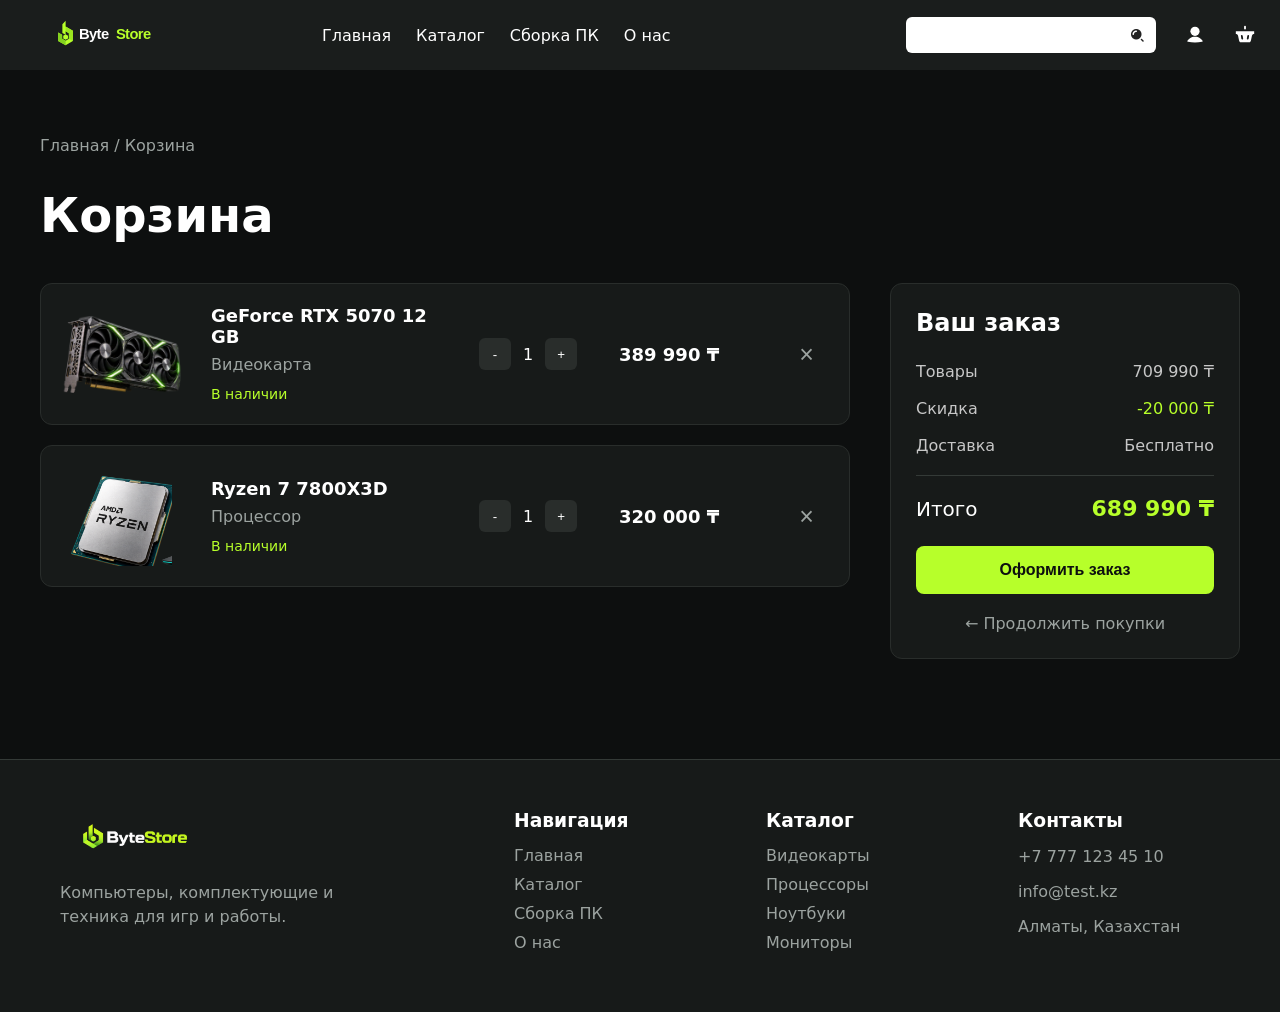
==== pages/cart.html @ bc7283ce "first commit" ====
<!DOCTYPE html>
<html lang="ru">
<head>
    <meta charset="UTF-8">
    <meta name="viewport" content="width=device-width, initial-scale=1.0">

    <title>Корзина — ByteStore</title>

    <link rel="stylesheet" href="../style.css">
</head>

<body>
    <div class="cart_head">
        <div class="head">
            <div class="logo">
                <img src="/img/ByteStore_logo.svg" alt="ByteStore">
            </div>
            <div class="menu">
                <a href="../index.html">Главная</a>
                <a href="catalog.html">Каталог</a>
                <a href="#builder">Сборка ПК</a>
                <a href="#about">О нас</a>
            </div>
            <div class="search">
                <input type="text">
                <img src="/img/Search_alt_fill.png" alt="search">
            </div>
            <div class="login">
                <a href="/pages/login.html"><img src="/img/login.svg" alt="login"></a>
            </div>
            <div class="cart">
                <a href="/pages/cart.html"><img src="/img/Basket.svg" alt=""></a>
            </div>
        </div>
    </div>
    <main class="cart-page">

        <p class="cart-path">
            Главная / Корзина
        </p>

        <h1>Корзина</h1>


        <div class="cart-content">
            <div class="cart-products">
                <div class="cart-item">

                    <img
                        class="cart-product-img"
                        src="../img/gpu.svg"
                        alt="GeForce RTX 5070"
                    >

                    <div class="cart-info">
                        <h3>GeForce RTX 5070 12 GB</h3>

                        <p>Видеокарта</p>

                        <span class="cart-stock">
                            В наличии
                        </span>
                    </div>


                    <div class="cart-quantity">

                        <button>-</button>

                        <span>1</span>

                        <button>+</button>

                    </div>


                    <strong class="cart-price">
                        389 990 ₸
                    </strong>


                    <button class="cart-delete">
                        ×
                    </button>

                </div>
                <div class="cart-item">

                    <img
                        class="cart-product-img"
                        src="../img/cpup.svg"
                        alt="Ryzen 7 7800X3D"
                    >

                    <div class="cart-info">

                        <h3>Ryzen 7 7800X3D</h3>

                        <p>Процессор</p>

                        <span class="cart-stock">
                            В наличии
                        </span>

                    </div>


                    <div class="cart-quantity">

                        <button>-</button>

                        <span>1</span>

                        <button>+</button>

                    </div>


                    <strong class="cart-price">
                        320 000 ₸
                    </strong>


                    <button class="cart-delete">
                        ×
                    </button>

                </div>

            </div>
            <div class="cart-summary">

                <h2>Ваш заказ</h2>


                <div class="summary-row">

                    <span>Товары</span>

                    <span>709 990 ₸</span>

                </div>


                <div class="summary-row">

                    <span>Скидка</span>

                    <span class="discount">
                        -20 000 ₸
                    </span>

                </div>


                <div class="summary-row">

                    <span>Доставка</span>

                    <span>
                        Бесплатно
                    </span>

                </div>


                <hr>


                <div class="summary-total">

                    <span>Итого</span>

                    <strong>
                        689 990 ₸
                    </strong>

                </div>


                <button class="checkout-btn">
                    Оформить заказ
                </button>


                <a
                    href="catalog.html"
                    class="continue-shopping"
                >
                    ← Продолжить покупки
                </a>

            </div>

        </div>

    </main>

    <footer class="footer">

        <div class="footer_logo">

            <img
                src="../img/ByteStore.png"
                alt="ByteStore"
            >

            <p>
                Компьютеры, комплектующие и техника
                для игр и работы.
            </p>

        </div>
        <div class="footer_menu">

            <h3>Навигация</h3>

            <a href="../index.html">Главная</a>
            <a href="catalog.html">Каталог</a>
            <a href="../index.html#builder">
                Сборка ПК
            </a>
            <a href="../index.html#about">
                О нас
            </a>

        </div>
        <div class="footer_catalog">

            <h3>Каталог</h3>

            <a href="catalog.html">Видеокарты</a>
            <a href="catalog.html">Процессоры</a>
            <a href="catalog.html">Ноутбуки</a>
            <a href="catalog.html">Мониторы</a>

        </div>
        <div class="footer_contacts">

            <h3>Контакты</h3>

            <p>+7 777 123 45 10</p>
            <p>info@test.kz</p>
            <p>Алматы, Казахстан</p>

        </div>

    </footer>

</body>
</html>
---- style.css ----
* {
    box-sizing: border-box;
}

html {
    scroll-behavior: smooth;
}

body {
    margin: 0;
    background-color: #0D0F0F;
    color: white;
    font-family: system-ui, -apple-system, BlinkMacSystemFont, "Segoe UI", sans-serif;
}

img {
    max-width: 100%;
}

.head {
    width: 100%;
    height: 70px;
    display: flex;
    align-items: center;
    padding: 0 24px;
    gap: 28px;
    background-color: #1A1D1C;
}

.logo img {
    width: 150px;
    margin-left: 20px;
    display: block;
}

.menu {
    display: flex;
    align-items: center;
    gap: 25px;
    margin-left: 100px;
}

.menu a {
    color: white;
    text-decoration: none;
    transition: 0.3s;
    white-space: nowrap;
}

.menu a:visited {
    color: white;
}

.menu a:hover {
    color: #74DD0B;
}

.search {
    margin-left: auto;
    position: relative;
    width: 250px;
    flex-shrink: 0;
}

.search input {
    width: 100%;
    height: 36px;
    padding-left: 12px;
    padding-right: 38px;
    border: none;
    border-radius: 6px;
    outline: none;
}

.search input:focus {
    outline: 2px solid #B7FF2A;
}

.search img {
    position: absolute;
    right: 10px;
    top: 50%;
    transform: translateY(-50%);
    width: 18px;
    height: 18px;
}

.login,
.cart {
    flex-shrink: 0;
}

.login img,
.cart img {
    width: 22px;
    height: 22px;
    filter: brightness(0) invert(1);
    transition: 0.3s;
    display: block;
}

.login img:hover,
.cart img:hover {
    opacity: 0.7;
}

.heroimg {
    width: 100%;
    height: 550px;
    background-color: #0D0F0F;
    background-image: url("img/PCback.png");
    background-size: contain;
    background-position: right center;
    background-repeat: no-repeat;
    position: relative;
}

.herotextupper {
    position: absolute;
    left: 60px;
    top: 100px;
    color: white;
}

.herotextupper h1 {
    font-size: 48px;
    line-height: 1.1;
    margin: 20px 0;
}

.herotextupper h1 span {
    color: #B7FF2A;
}

.herotextupper p {
    font-size: 20px;
}

.description {
    font-size: 16px !important;
    line-height: 1.5;
    color: #C7C7C7;
    max-width: 500px;
}

.herotextupper a {
    display: inline-block;
    margin-top: 20px;
    padding: 12px 22px;
    background-color: #B7FF2A;
    color: #0D0F0F;
    text-decoration: none;
    border-radius: 8px;
    font-weight: bold;
    transition: 0.3s;
}

.herotextupper a:hover {
    background-color: #D0FF66;
}

.categories {
    display: grid;
    grid-template-columns: repeat(4, 1fr);
    gap: 20px;
    margin-top: 20px;
    padding: 0 40px;
    margin-bottom: 60px;
}

.videocard,
.processor,
.laptop,
.monitor {
    height: 200px;
    background-size: 115% auto;
    background-repeat: no-repeat;
    background-position: center;
    position: relative;
    overflow: hidden;
    border-radius: 12px;
    background-color: #171A19;
}

.videocard {
    background-image: url("img/videoi.svg");
    background-position: 50% center;
}

.processor {
    background-image: url("img/cpui.svg");
    background-position: 50% center;
}

.laptop {
    background-image: url("img/laptop.svg");
    background-position: 55% center;
}

.monitor {
    background-image: url("img/monitori.svg");
    background-position: 20% center;
}

.categories h3 {
    position: absolute;
    z-index: 2;
    top: 18px;
    left: 18px;
    margin: 0;
    color: white;
    font-size: 20px;
}

.categories p {
    position: absolute;
    z-index: 2;
    top: 45px;
    left: 18px;
    margin: 0;
    color: #D4D4D4;
    font-size: 15px;
}

.categories a {
    position: absolute;
    z-index: 3;
    right: 15px;
    bottom: 15px;
    width: 40px;
    height: 40px;
    display: flex;
    align-items: center;
    justify-content: center;
    background-color: #202423;
    color: white;
    border: 1px solid #4A514D;
    border-radius: 10px;
    text-decoration: none;
    font-size: 24px;
    transition: 0.3s;
}

.categories a:hover {
    background-color: #B7FF2A;
    color: #0D0F0F;
    transform: scale(1.05);
}

.popular {
    padding: 40px;
}

.popular_title {
    font-size: 30px;
    color: aliceblue;
    margin-bottom: 30px;
}

.popular_title h1 {
    margin-top: 0;
}

.popular_card {
    display: grid;
    grid-template-columns: repeat(4, 1fr);
    gap: 20px;
}

.popular1 {
    background-image: url("img/gpu.svg");
}

.popular2 {
    background-image: url("img/cpup.svg");
}

.popular3 {
    background-image: url("img/lapt.svg");
}

.popular4 {
    background-image: url("img/monit.svg");
}

.popular1,
.popular2,
.popular3,
.popular4 {
    height: 300px;
    background-size: 65% auto;
    background-position: right bottom;
    background-repeat: no-repeat;
    background-color: #171A19;
    border-radius: 12px;
    padding: 20px;
    color: white;
    position: relative;
    overflow: hidden;
}

.popular1 h1,
.popular2 h1,
.popular3 h1,
.popular4 h1 {
    position: relative;
    z-index: 2;
    font-size: 20px;
}

.popular1 h2,
.popular2 h2,
.popular3 h2,
.popular4 h2 {
    position: relative;
    z-index: 2;
    font-size: 17px;
}

.popular1 p,
.popular2 p,
.popular3 p,
.popular4 p {
    position: relative;
    z-index: 2;
}

.popular_card .cart-btn {
    position: absolute;
    z-index: 3;
    right: 15px;
    bottom: 15px;
    width: 40px;
    height: 40px;
    display: flex;
    align-items: center;
    justify-content: center;
    background-color: #B7FF2A;
    border-radius: 8px;
    transition: 0.3s;
}

.popular_card .cart-btn:hover {
    background-color: #D0FF66;
}

.cart-btn img {
    width: 20px;
    height: 20px;
}

.footer {
    background-color: #171A19;
    display: grid;
    grid-template-columns: 2fr 1fr 1fr 1fr;
    gap: 50px;
    padding: 50px 60px;
    color: white;
    border-top: 1px solid #343A37;
}

.footer_logo img {
    width: 150px;
}

.footer_logo p {
    color: #9CA3A0;
    max-width: 300px;
    line-height: 1.5;
}

.footer h3 {
    margin-top: 0;
    margin-bottom: 15px;
}

.footer a {
    display: block;
    color: #9CA3A0;
    text-decoration: none;
    margin-bottom: 10px;
    transition: 0.3s;
}

.footer a:hover {
    color: #B7FF2A;
}

.footer_contacts p {
    color: #9CA3A0;
    margin-bottom: 10px;
}

.footer_bottom {
    background-color: #0D0F0F;
    color: #777;
    text-align: center;
    padding: 15px;
    border-top: 1px solid #292D2B;
}

.catalog_main {
    padding: 50px 40px 80px;
    color: white;
}

.catalog_header h1 {
    font-size: 48px;
    margin: 10px 0;
}

.catalog_header p {
    color: #9CA3A0;
}

.catalog_categories {
    display: flex;
    gap: 12px;
    margin: 35px 0;
}

.catalog_categories a {
    padding: 10px 18px;
    background-color: #202423;
    color: white;
    text-decoration: none;
    border-radius: 20px;
    transition: 0.3s;
    white-space: nowrap;
}

.catalog_categories a:hover {
    background-color: #B7FF2A;
    color: #0D0F0F;
}

.catalog_content {
    display: grid;
    grid-template-columns: 230px 1fr;
    gap: 35px;
}

.catalog_filter {
    background-color: #171A19;
    padding: 20px;
    border-radius: 12px;
    height: fit-content;
}

.catalog_filter h2 {
    margin-top: 0;
}

.filter_block,
.ffilter_block {
    margin: 25px 0;
}

.filter_block h3 {
    margin-bottom: 12px;
}

.filter_block label {
    display: block;
    margin: 10px 0;
    color: #C7C7C7;
}

.filter_block input[type="number"] {
    width: 100%;
    height: 35px;
    margin-bottom: 8px;
    padding: 0 10px;
    background-color: #2A2E2C;
    color: white;
    border: 1px solid #343A37;
    border-radius: 6px;
}

.filter_button {
    width: 100%;
    padding: 12px;
    background-color: #B7FF2A;
    border: none;
    border-radius: 8px;
    font-weight: bold;
    cursor: pointer;
}

.catalog_toolbar {
    display: flex;
    align-items: center;
    justify-content: space-between;
    margin-bottom: 20px;
}

.catalog_toolbar select {
    background-color: #202423;
    color: white;
    padding: 10px 15px;
    border: 1px solid #343A37;
    border-radius: 8px;
}

.catalog_grid {
    display: grid;
    grid-template-columns: repeat(3, 1fr);
    gap: 20px;
}

.catalog_card,
.catalog-card {
    background-color: #171A19;
    padding: 18px;
    border-radius: 12px;
    border: 1px solid transparent;
    transition: 0.3s;
    color: white;
}

.catalog_card:hover,
.catalog-card:hover {
    border-color: #B7FF2A;
    transform: translateY(-4px);
}

.catalog_card > a:first-child,
.catalog-card > a:first-child {
    display: block;
}

.catalog_card > img,
.catalog_card > a:first-child img,
.catalog-card > img,
.catalog-card > a:first-child img {
    width: 100%;
    height: 180px;
    object-fit: contain;
}

.catalog_card h3,
.catalog-card h3 {
    margin: 15px 0 10px;
    font-size: 18px;
}

.rating {
    color: #FFD43B;
}

.rating span {
    color: #9CA3A0;
    margin-left: 5px;
}

.catalog_price,
.catalog-price {
    display: flex;
    align-items: center;
    justify-content: space-between;
    margin-top: 15px;
    font-size: 18px;
}

.catalog_cart,
.catalog-cart {
    width: 40px;
    height: 40px;
    display: flex;
    align-items: center;
    justify-content: center;
    background-color: #B7FF2A;
    border-radius: 8px;
}

.catalog_cart img,
.catalog-cart img {
    width: 20px;
    height: 20px;
}

.cart-page {
    padding: 50px 40px 100px;
    color: white;
}

.cart-path {
    color: #9CA3A0;
}

.cart-page h1 {
    font-size: 48px;
    margin-bottom: 40px;
}

.cart-content {
    display: grid;
    grid-template-columns: 1fr 350px;
    gap: 40px;
}

.cart-products {
    display: flex;
    flex-direction: column;
    gap: 20px;
}

.cart-item {
    display: grid;
    grid-template-columns: 130px 1fr 120px 150px 40px;
    align-items: center;
    gap: 20px;
    background-color: #171A19;
    padding: 20px;
    border-radius: 12px;
    border: 1px solid #292D2B;
}

.cart-product-img {
    width: 120px;
    height: 100px;
    object-fit: contain;
}

.cart-info h3 {
    margin: 0 0 8px;
    font-size: 18px;
}

.cart-info p {
    margin: 0 0 10px;
    color: #9CA3A0;
}

.cart-stock {
    color: #B7FF2A;
    font-size: 14px;
}

.cart-quantity {
    display: flex;
    align-items: center;
    gap: 12px;
}

.cart-quantity button {
    width: 32px;
    height: 32px;
    background-color: #292D2B;
    color: white;
    border: none;
    border-radius: 6px;
    cursor: pointer;
}

.cart-quantity button:hover {
    background-color: #B7FF2A;
    color: #0D0F0F;
}

.cart-price {
    font-size: 18px;
    white-space: nowrap;
}

.cart-delete {
    width: 35px;
    height: 35px;
    background-color: transparent;
    color: #9CA3A0;
    border: none;
    font-size: 25px;
    cursor: pointer;
}

.cart-delete:hover {
    color: #FF5555;
}

.cart-summary {
    background-color: #171A19;
    border: 1px solid #292D2B;
    border-radius: 12px;
    padding: 25px;
    height: fit-content;
}

.cart-summary h2 {
    margin-top: 0;
    margin-bottom: 25px;
}

.summary-row {
    display: flex;
    justify-content: space-between;
    gap: 15px;
    margin-bottom: 18px;
    color: #C7C7C7;
}

.discount {
    color: #B7FF2A;
}

.cart-summary hr {
    border: none;
    border-top: 1px solid #343A37;
    margin: 20px 0;
}

.summary-total {
    display: flex;
    justify-content: space-between;
    align-items: center;
    gap: 15px;
    font-size: 20px;
    margin-bottom: 25px;
}

.summary-total strong {
    color: #B7FF2A;
    font-size: 22px;
}

.checkout-btn {
    width: 100%;
    height: 48px;
    background-color: #B7FF2A;
    color: #0D0F0F;
    border: none;
    border-radius: 8px;
    font-size: 16px;
    font-weight: bold;
    cursor: pointer;
    transition: 0.3s;
}

.checkout-btn:hover {
    background-color: #D0FF66;
}

.continue-shopping {
    display: block;
    margin-top: 20px;
    text-align: center;
    color: #9CA3A0;
    text-decoration: none;
}

.continue-shopping:hover {
    color: #B7FF2A;
}

.login_background {
    min-height: 100vh;
    background-image: url("img/ByteStore_login_background.svg");
    background-repeat: no-repeat;
    background-position: center;
    background-size: cover;
}

.main_login {
    padding: 35px;
    width: 420px;
    margin: 70px auto;
    display: flex;
    flex-direction: column;
    align-items: center;
    border: 1px solid #292D2B;
    border-radius: 20px;
    background-color: #171A19;
    color: white;
}

.login_logo {
    display: flex;
    justify-content: center;
}

.login_logo img {
    width: 200px;
}

.login_text {
    text-align: center;
}

.login_text h1 {
    font-size: 25px;
}

.login_text p {
    color: #9CA3A0;
    font-size: 15px;
}

.login_input {
    display: flex;
    flex-direction: column;
    width: 100%;
    gap: 15px;
}

.login_input input {
    width: 100%;
    height: 50px;
    padding: 0 15px;
    background-color: #242827;
    color: white;
    border: 1px solid #343A37;
    border-radius: 10px;
    outline: none;
}

.login_input input:focus {
    border-color: #B7FF2A;
}

.login_button {
    width: 100%;
    margin-top: 20px;
    display: flex;
    flex-direction: column;
    gap: 15px;
}

.login_button button {
    width: 100%;
    height: 50px;
    background-color: #B7FF2A;
    color: #0D0F0F;
    border: none;
    border-radius: 10px;
    font-weight: bold;
    cursor: pointer;
    transition: 0.3s;
}

.login_button button:hover {
    background-color: #D0FF66;
}

.login_button2 button {
    background-color: transparent;
    color: white;
    border: 1px solid #4A514D;
}

.login_button2 button:hover {
    background-color: #202423;
}

@media (max-width: 1023px) {
    .head {
        height: auto;
        min-height: 70px;
        padding: 12px 20px;
        gap: 16px;
        flex-wrap: wrap;
    }

    .logo img {
        width: 130px;
        margin-left: 0;
    }

    .menu {
        margin-left: 20px;
        gap: 15px;
    }

    .search {
        width: 200px;
    }

    .heroimg {
        height: 500px;
        background-size: 60%;
        background-position: right bottom;
    }

    .herotextupper {
        left: 35px;
        top: 70px;
    }

    .herotextupper h1 {
        font-size: 40px;
    }

    .categories {
        grid-template-columns: repeat(2, 1fr);
        padding: 0 25px;
    }

    .popular {
        padding: 30px 25px;
    }

    .popular_card {
        grid-template-columns: repeat(2, 1fr);
    }

    .catalog_main {
        padding: 40px 25px 70px;
    }

    .catalog_content {
        grid-template-columns: 1fr;
    }

    .catalog_grid {
        grid-template-columns: repeat(2, 1fr);
    }

    .cart-content {
        grid-template-columns: 1fr;
    }

    .cart-item {
        grid-template-columns: 100px 1fr 110px 130px 40px;
        gap: 12px;
    }

    .footer {
        grid-template-columns: repeat(2, 1fr);
        padding: 40px 30px;
    }

    .main_login {
        width: min(420px, calc(100% - 40px));
        margin: 40px auto;
    }
}

@media (max-width: 767px) {
    body {
        overflow-x: hidden;
    }

    .head {
        height: auto;
        padding: 12px 15px;
        gap: 12px;
        flex-wrap: wrap;
    }

    .logo img {
        width: 110px;
        margin-left: 0;
    }

    .login img,
    .cart img {
        width: 20px;
        height: 20px;
    }

    .search {
        order: 3;
        width: 100%;
        margin-left: 0;
    }

    .menu {
        order: 4;
        width: 100%;
        margin-left: 0;
        gap: 18px;
        overflow-x: auto;
        white-space: nowrap;
        padding: 5px 0;
    }

    .heroimg {
        height: 620px;
        background-size: 85%;
        background-position: center bottom;
    }

    .herotextupper {
        top: 40px;
        left: 20px;
        right: 20px;
    }

    .herotextupper h1 {
        font-size: 34px;
    }

    .herotextupper p {
        font-size: 16px;
    }

    .description {
        max-width: 320px;
    }

    .herotextupper a {
        padding: 10px 18px;
    }

    .categories {
        grid-template-columns: 1fr;
        padding: 0 15px;
        gap: 15px;
        margin-bottom: 30px;
    }

    .videocard,
    .processor,
    .laptop,
    .monitor {
        height: 190px;
        background-size: cover;
    }

    .popular {
        padding: 30px 15px;
    }

    .popular_title {
        font-size: 22px;
    }

    .popular_card {
        grid-template-columns: 1fr;
    }

    .popular1,
    .popular2,
    .popular3,
    .popular4 {
        height: 270px;
        background-size: 58% auto;
    }

    .catalog_main {
        padding: 30px 15px 60px;
    }

    .catalog_header h1 {
        font-size: 36px;
    }

    .catalog_categories {
        overflow-x: auto;
        white-space: nowrap;
        padding-bottom: 10px;
    }

    .catalog_categories a {
        flex-shrink: 0;
    }

    .catalog_content {
        grid-template-columns: 1fr;
    }

    .catalog_grid {
        grid-template-columns: 1fr;
    }

    .catalog_toolbar {
        flex-wrap: wrap;
        gap: 15px;
    }

    .cart-page {
        padding: 30px 15px 60px;
    }

    .cart-page h1 {
        font-size: 36px;
    }

    .cart-content {
        grid-template-columns: 1fr;
    }

    .cart-item {
        grid-template-columns: 85px 1fr;
        gap: 12px;
        padding: 15px;
    }

    .cart-product-img {
        width: 80px;
        height: 80px;
    }

    .cart-info {
        min-width: 0;
    }

    .cart-quantity {
        grid-column: 2;
    }

    .cart-price {
        grid-column: 2;
    }

    .cart-delete {
        grid-column: 2;
    }

    .cart-summary {
        width: 100%;
    }

    .footer {
        grid-template-columns: 1fr;
        gap: 30px;
        padding: 35px 20px;
    }

    .main_login {
        width: calc(100% - 30px);
        margin: 30px auto;
        padding: 25px 20px;
    }

    .login_logo img {
        width: 160px;
    }

    .login_text h1 {
        font-size: 22px;
    }

    .login_background {
        background-position: center;
    }
}

@media (max-width: 480px) {
    .head {
        padding: 10px 12px;
    }

    .logo img {
        width: 100px;
    }

    .menu {
        font-size: 14px;
        gap: 15px;
    }

    .login,
    .cart {
        margin-left: 3px;
    }

    .heroimg {
        height: 570px;
        background-size: 95%;
    }

    .herotextupper {
        left: 15px;
        right: 15px;
        top: 30px;
    }

    .herotextupper h1 {
        font-size: 30px;
    }

    .herotextupper p {
        font-size: 15px;
    }

    .categories {
        padding: 0 12px;
    }

    .categories h3 {
        font-size: 18px;
    }

    .categories p {
        font-size: 13px;
    }

    .popular {
        padding: 25px 12px;
    }

    .popular_title {
        font-size: 20px;
    }

    .popular1,
    .popular2,
    .popular3,
    .popular4 {
        height: 250px;
        padding: 15px;
        background-size: 62% auto;
    }

    .popular1 h1,
    .popular2 h1,
    .popular3 h1,
    .popular4 h1 {
        font-size: 17px;
    }

    .popular1 h2,
    .popular2 h2,
    .popular3 h2,
    .popular4 h2 {
        font-size: 15px;
    }

    .catalog_main {
        padding: 25px 12px 50px;
    }

    .catalog_header h1 {
        font-size: 32px;
    }

    .catalog_grid {
        grid-template-columns: 1fr;
    }

    .cart-page {
        padding: 25px 12px 50px;
    }

    .cart-page h1 {
        font-size: 32px;
    }

    .summary-row,
    .summary-total {
        font-size: 14px;
    }

    .footer {
        padding: 30px 15px;
    }

    .main_login {
        width: calc(100% - 20px);
        padding: 20px 15px;
        margin: 20px auto;
    }

    .login_logo img {
        width: 140px;
    }

    .login_input input {
        height: 46px;
    }

    .login_button button {
        height: 46px;
    }
}
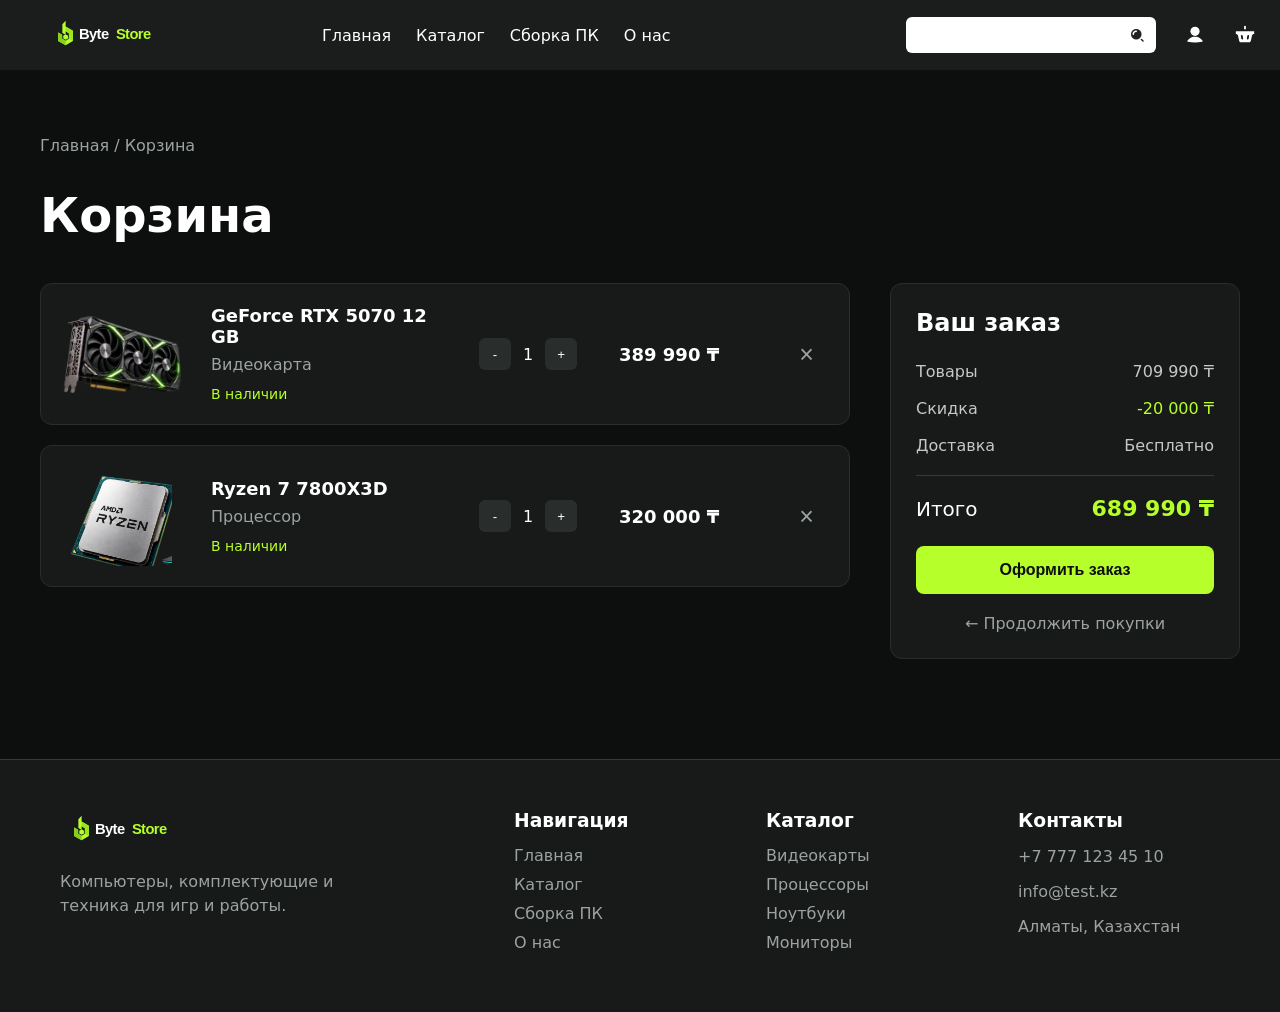
==== commit ad713cfb: "Fix all" ====
--- a/pages/cart.html
+++ b/pages/cart.html
@@ -1,38 +1,55 @@
 <!DOCTYPE html>
 <html lang="ru">
+
 <head>
     <meta charset="UTF-8">
     <meta name="viewport" content="width=device-width, initial-scale=1.0">
 
-    <title>Корзина — ByteStore</title>
+    <title>Корзина</title>
 
     <link rel="stylesheet" href="../style.css">
 </head>
 
 <body>
+
     <div class="cart_head">
+
         <div class="head">
+
             <div class="logo">
-                <img src="/img/ByteStore_logo.svg" alt="ByteStore">
-            </div>
+                <a href="../index.html">
+                    <img src="../img/ByteStore_logo.svg" alt="ByteStore">
+                </a>
+            </div>
+
             <div class="menu">
                 <a href="../index.html">Главная</a>
                 <a href="catalog.html">Каталог</a>
-                <a href="#builder">Сборка ПК</a>
-                <a href="#about">О нас</a>
-            </div>
+                <a href="../index.html#builder">Сборка ПК</a>
+                <a href="../index.html#about">О нас</a>
+            </div>
+
             <div class="search">
                 <input type="text">
-                <img src="/img/Search_alt_fill.png" alt="search">
-            </div>
+                <img src="../img/Search_alt_fill.png" alt="search">
+            </div>
+
             <div class="login">
-                <a href="/pages/login.html"><img src="/img/login.svg" alt="login"></a>
-            </div>
+                <a href="login.html">
+                    <img src="../img/login.svg" alt="login">
+                </a>
+            </div>
+
             <div class="cart">
-                <a href="/pages/cart.html"><img src="/img/Basket.svg" alt=""></a>
-            </div>
-        </div>
+                <a href="cart.html">
+                    <img src="../img/Basket.svg" alt="Корзина">
+                </a>
+            </div>
+
+        </div>
+
     </div>
+
     <main class="cart-page">
 
         <p class="cart-path">
@@ -41,9 +58,10 @@
 
         <h1>Корзина</h1>
 
-
         <div class="cart-content">
+
             <div class="cart-products">
+
                 <div class="cart-item">
 
                     <img
@@ -62,28 +80,27 @@
                         </span>
                     </div>
 
-
                     <div class="cart-quantity">
-
-                        <button>-</button>
+                        <button type="button">-</button>
 
                         <span>1</span>
 
-                        <button>+</button>
-
-                    </div>
-
+                        <button type="button">+</button>
+                    </div>
 
                     <strong class="cart-price">
                         389 990 ₸
                     </strong>
 
-
-                    <button class="cart-delete">
+                    <button
+                        type="button"
+                        class="cart-delete"
+                    >
                         ×
                     </button>
 
                 </div>
+
                 <div class="cart-item">
 
                     <img
@@ -104,84 +121,69 @@
 
                     </div>
 
-
                     <div class="cart-quantity">
 
-                        <button>-</button>
+                        <button type="button">-</button>
 
                         <span>1</span>
 
-                        <button>+</button>
-
-                    </div>
-
+                        <button type="button">+</button>
+
+                    </div>
 
                     <strong class="cart-price">
                         320 000 ₸
                     </strong>
 
-
-                    <button class="cart-delete">
+                    <button
+                        type="button"
+                        class="cart-delete"
+                    >
                         ×
                     </button>
 
                 </div>
 
             </div>
+
             <div class="cart-summary">
 
                 <h2>Ваш заказ</h2>
 
-
                 <div class="summary-row">
-
                     <span>Товары</span>
-
                     <span>709 990 ₸</span>
-
-                </div>
-
+                </div>
 
                 <div class="summary-row">
-
                     <span>Скидка</span>
 
                     <span class="discount">
                         -20 000 ₸
                     </span>
-
-                </div>
-
+                </div>
 
                 <div class="summary-row">
-
                     <span>Доставка</span>
-
-                    <span>
-                        Бесплатно
-                    </span>
-
-                </div>
-
+                    <span>Бесплатно</span>
+                </div>
 
                 <hr>
 
-
                 <div class="summary-total">
-
                     <span>Итого</span>
 
                     <strong>
                         689 990 ₸
                     </strong>
-
-                </div>
-
-
-                <button class="checkout-btn">
+                </div>
+
+                <button
+                    type="button"
+                    class="checkout-btn"
+                >
                     Оформить заказ
                 </button>
-
 
                 <a
                     href="catalog.html"
@@ -200,10 +202,12 @@
 
         <div class="footer_logo">
 
-            <img
-                src="../img/ByteStore.png"
-                alt="ByteStore"
-            >
+            <a href="../index.html">
+                <img
+                    src="../img/ByteStore_logo.svg"
+                    alt="ByteStore"
+                >
+            </a>
 
             <p>
                 Компьютеры, комплектующие и техника
@@ -211,30 +215,51 @@
             </p>
 
         </div>
+
         <div class="footer_menu">
 
             <h3>Навигация</h3>
 
-            <a href="../index.html">Главная</a>
-            <a href="catalog.html">Каталог</a>
+            <a href="../index.html">
+                Главная
+            </a>
+
+            <a href="catalog.html">
+                Каталог
+            </a>
+
             <a href="../index.html#builder">
                 Сборка ПК
             </a>
+
             <a href="../index.html#about">
                 О нас
             </a>
 
         </div>
+
         <div class="footer_catalog">
 
             <h3>Каталог</h3>
 
-            <a href="catalog.html">Видеокарты</a>
-            <a href="catalog.html">Процессоры</a>
-            <a href="catalog.html">Ноутбуки</a>
-            <a href="catalog.html">Мониторы</a>
-
-        </div>
+            <a href="catalog.html">
+                Видеокарты
+            </a>
+
+            <a href="catalog.html">
+                Процессоры
+            </a>
+
+            <a href="catalog.html">
+                Ноутбуки
+            </a>
+
+            <a href="catalog.html">
+                Мониторы
+            </a>
+
+        </div>
+
         <div class="footer_contacts">
 
             <h3>Контакты</h3>
@@ -248,4 +273,5 @@
     </footer>
 
 </body>
+
 </html>
